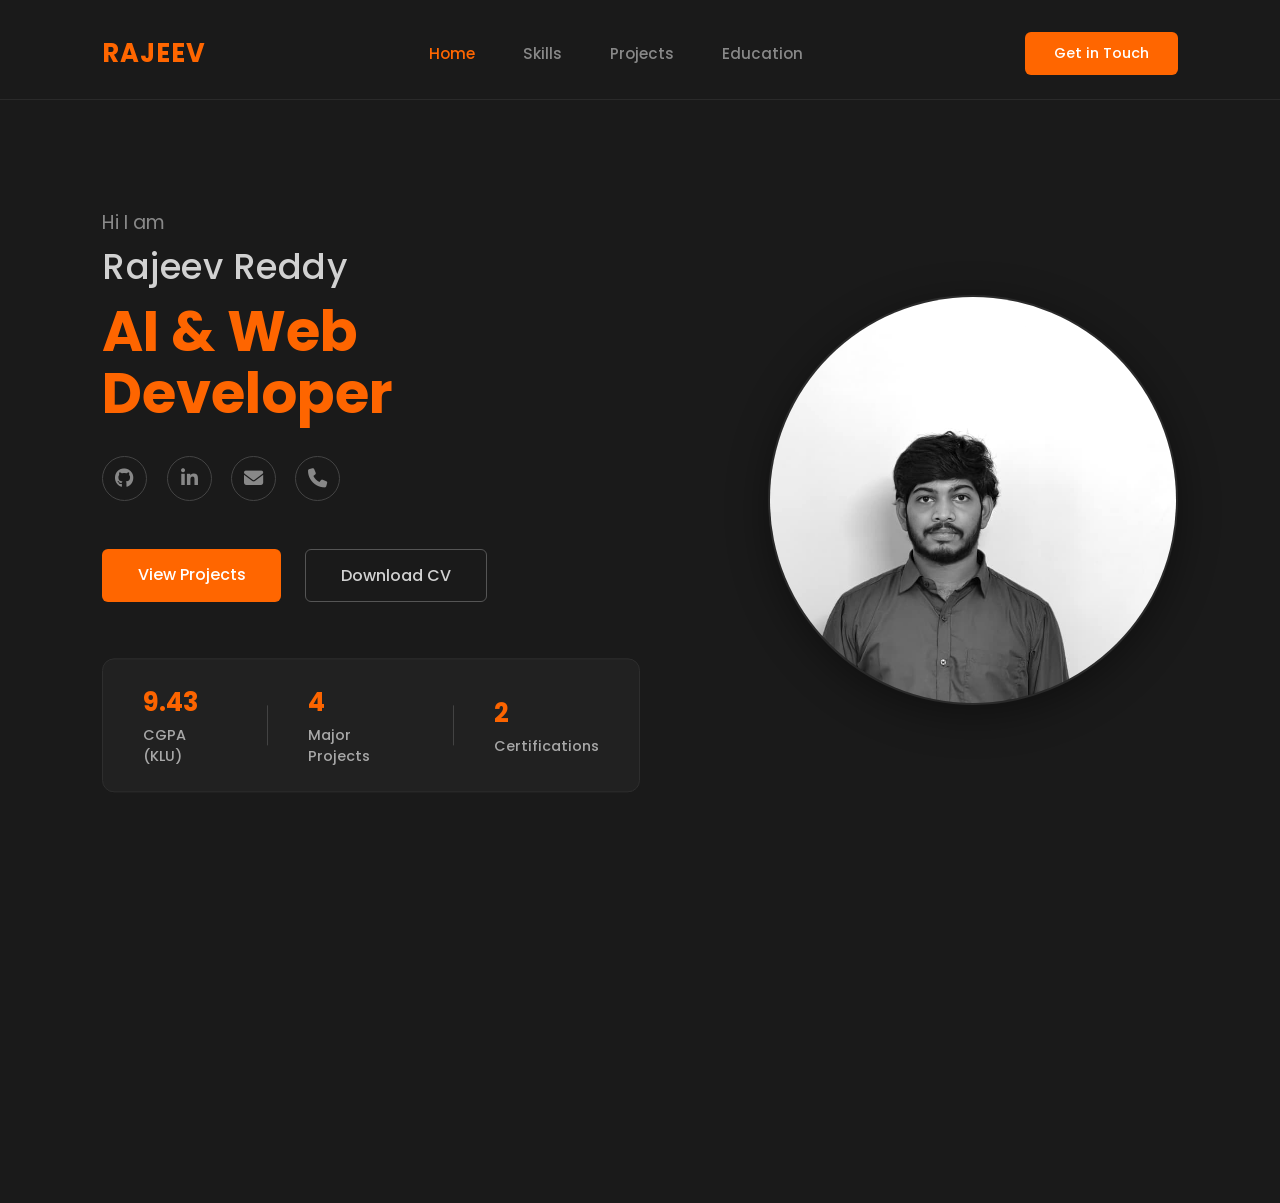
==== index.html @ 1dbcfc76 "Change navbar CTA text from Hire Me to Get in Touch" ====
<!DOCTYPE html>
<html lang="en">
<head>
    <meta charset="UTF-8">
    <meta name="viewport" content="width=device-width, initial-scale=1.0">
    <title>Rajeev Reddy - AI & Web Developer</title>
    <link rel="stylesheet" href="style.css">
    <link href="https://fonts.googleapis.com/css2?family=Poppins:wght@300;400;500;600;700;800&display=swap" rel="stylesheet">
    <link rel="stylesheet" href="https://cdnjs.cloudflare.com/ajax/libs/font-awesome/6.4.0/css/all.min.css">
</head>
<body>
    <div class="bg-shape bg-shape-1"></div>
    <div class="bg-shape bg-shape-2"></div>
    
    <div class="main-container">
        <nav class="navbar">
            <div class="logo">RAJEEV</div>
            <ul class="nav-links">
                <li><a href="#home" class="active nav-item">Home</a></li>
                <li><a href="#skills" class="nav-item">Skills</a></li>
                <li><a href="#projects" class="nav-item">Projects</a></li>
                <li><a href="#education" class="nav-item">Education</a></li>
            </ul>
            <a href="mailto:medapatirajivreddy@gmail.com" class="btn-nav">Get in Touch</a>
        </nav>

        <div class="content-area" id="scroll-area">
            <!-- HERO SECTION -->
            <section id="home" class="hero-section">
                <div class="left-section">
                    <p class="greeting">Hi I am</p>
                    <h2 class="name">Rajeev Reddy</h2>
                    <h1 class="title">AI & Web Developer</h1>
                    <div class="social-icons">
                        <a href="https://github.com/rajiv9595" target="_blank" title="GitHub"><i class="fa-brands fa-github"></i></a>
                        <a href="https://www.linkedin.com/in/rajeev-reddy-medapati/" target="_blank" title="LinkedIn"><i class="fa-brands fa-linkedin-in"></i></a>
                        <a href="mailto:medapatirajivreddy@gmail.com" title="Email"><i class="fa-solid fa-envelope"></i></a>
                        <a href="tel:+919614346666" title="Phone"><i class="fa-solid fa-phone"></i></a>
                    </div>

                    <div class="action-buttons">
                        <a href="#projects" class="btn-primary" onclick="scrollToSection('#projects'); event.preventDefault();">View Projects</a>
                        <a href="assets/Rajeev_Resume_TCS_NQT.pdf" download class="btn-secondary">Download CV</a>
                    </div>

                    <div class="stats">
                        <div class="stat-item">
                            <h3>9.43</h3>
                            <p>CGPA (KLU)</p>
                        </div>
                        <div class="stat-divider"></div>
                        <div class="stat-item">
                            <h3>4</h3>
                            <p>Major Projects</p>
                        </div>
                        <div class="stat-divider"></div>
                        <div class="stat-item">
                            <h3>2</h3>
                            <p>Certifications</p>
                        </div>
                    </div>
                </div>
                
                <div class="right-section">
                    <div class="image-wrapper">
                        <div class="image-container">
                            <img src="assets/rajeev.jpeg" alt="Rajeev Reddy">
                        </div>
                    </div>
                </div>
            </section>

            <!-- SKILLS SECTION -->
            <section id="skills" class="page-section">
                <h2 class="section-title">Technical Skills</h2>
                <div class="skills-container">
                    <div class="skill-category">
                        <h3><i class="fas fa-code"></i> Languages</h3>
                        <div class="skill-tags">
                            <span>Python</span><span>JavaScript</span><span>SQL</span><span>C</span>
                        </div>
                    </div>
                    <div class="skill-category">
                        <h3><i class="fas fa-brain"></i> AI / ML</h3>
                        <div class="skill-tags">
                            <span>TensorFlow</span><span>Keras</span><span>Scikit-learn</span><span>NumPy</span>
                            <span>Pandas</span><span>Matplotlib</span><span>Computer Vision</span><span>NLP</span>
                        </div>
                    </div>
                    <div class="skill-category">
                        <h3><i class="fas fa-server"></i> Web & Backend</h3>
                        <div class="skill-tags">
                            <span>React.js</span><span>Node.js</span><span>Express.js</span><span>FastAPI</span>
                            <span>RESTful APIs</span><span>JWT</span><span>Microservices</span>
                        </div>
                    </div>
                    <div class="skill-category">
                        <h3><i class="fas fa-database"></i> Database & Tools</h3>
                        <div class="skill-tags">
                            <span>MongoDB</span><span>MySQL</span><span>Git</span><span>Docker (CI/CD)</span>
                            <span>Jupyter</span><span>Streamlit</span>
                        </div>
                    </div>
                </div>
            </section>

            <!-- PROJECTS SECTION -->
            <section id="projects" class="page-section">
                <h2 class="section-title">Featured Projects</h2>
                <div class="projects-grid">
                    
                    <div class="project-card">
                        <div class="project-date">Jan 2025</div>
                        <h3>Medical Herb Classification</h3>
                        <div class="project-tech">Python • TensorFlow • Keras • NumPy</div>
                        <p>Designed and trained a CNN model to classify medicinal herb images, achieving 91% test accuracy. Constructed end-to-end data preprocessing pipelines and visualized curves to monitor overfitting.</p>
                        <div class="project-links">
                            <a href="#"><i class="fab fa-github"></i> Source Code</a>
                        </div>
                    </div>

                    <div class="project-card">
                        <div class="project-date">Dec 2024</div>
                        <h3>Agentic AI Compliance Platform</h3>
                        <div class="project-tech">Python • FastAPI • React.js • NLP Rule Engine</div>
                        <p>Architected a multi-agent AI system with Regulation and Monitoring agents. Engineered an NLP Policy Engine that auto-compiles plain-English rules, eliminating 80% of manual audit hours.</p>
                        <div class="project-links">
                            <a href="#"><i class="fab fa-github"></i> Source Code</a>
                        </div>
                    </div>

                    <div class="project-card">
                        <div class="project-date">Oct 2024</div>
                        <h3>Vedic Astrology Chart Generator</h3>
                        <div class="project-tech">FastAPI • React.js • Swiss Ephemeris</div>
                        <p>Deployed a full-stack platform computing accurate D1 Rasi charts. Crafted an interactive South Indian style chart visualization with planetary strength bars and sub-second API responses.</p>
                        <div class="project-links">
                            <a href="#"><i class="fab fa-github"></i> Source Code</a>
                        </div>
                    </div>

                    <div class="project-card">
                        <div class="project-date">Aug 2024</div>
                        <h3>QR Brand Rice Hub</h3>
                        <div class="project-tech">Node.js • Express • MongoDB • JWT</div>
                        <p>Implemented a production-ready RBAC authentication system with 4 user roles. Streamlined product discovery with advanced search, filtering, and brand comparison modules.</p>
                        <div class="project-links">
                            <a href="#"><i class="fab fa-github"></i> Source Code</a>
                        </div>
                    </div>

                </div>
            </section>

            <!-- EDUCATION & CERTS SECTION -->
            <section id="education" class="page-section">
                <h2 class="section-title">Education & Certifications</h2>
                <div class="edu-grid">
                    <div class="edu-column">
                        <div class="edu-card">
                            <h4>KL University</h4>
                            <h5>B.Tech in Artificial Intelligence & Data Science</h5>
                            <p class="edu-date">Jul 2024 – June 2027</p>
                            <p class="edu-score">CGPA: 9.43/10</p>
                        </div>
                        <div class="edu-card">
                            <h4>Govt. Polytechnic Kalyandurgam</h4>
                            <h5>Diploma in AI/ML</h5>
                            <p class="edu-date">Oct 2021 – May 2024</p>
                            <p class="edu-score">Percentage: 85%</p>
                        </div>
                    </div>
                    <div class="cert-column">
                        <div class="cert-card">
                            <i class="fas fa-cloud cert-icon"></i>
                            <div>
                                <h4>Oracle Cloud Infrastructure 2025</h4>
                                <p>Certified Architect Associate</p>
                            </div>
                        </div>
                        <div class="cert-card">
                            <i class="fas fa-robot cert-icon"></i>
                            <div>
                                <h4>Automation Anywhere Certified</h4>
                                <p>Automation Anywhere University</p>
                            </div>
                        </div>
                    </div>
                </div>
            </section>
        </div>
    </div>
    
    <script src="https://cdnjs.cloudflare.com/ajax/libs/gsap/3.12.2/gsap.min.js"></script>
    <script src="script.js"></script>
</body>
</html>
---- style.css ----
* {
    margin: 0;
    padding: 0;
    box-sizing: border-box;
    font-family: 'Poppins', sans-serif;
}

html, body {
    background-color: #1a1a1a;
    color: #ffffff;
    height: 100vh;
    overflow: hidden;
    position: relative;
    cursor: default !important;
}

a, button, .nav-links li a, .btn-nav, .btn-primary, .btn-secondary, .social-icons a {
    cursor: pointer !important;
}

/* Background Shapes */
.bg-shape {
    position: absolute;
    z-index: -1;
    background: linear-gradient(135deg, #1e1e1e 0%, #111111 100%);
    box-shadow: 0 0 50px rgba(0,0,0,0.5);
}

.bg-shape-1 {
    top: -20vh;
    left: -10vw;
    width: 60vw;
    height: 120vh;
    transform: rotate(35deg);
    border-right: 1px solid #2a2a2a;
}

.bg-shape-2 {
    bottom: -20vh;
    right: -10vw;
    width: 60vw;
    height: 120vh;
    transform: rotate(35deg);
    border-left: 1px solid #2a2a2a;
}

/* Main Container */
.main-container {
    position: relative;
    width: 100%;
    height: 100vh;
    background-color: #1a1a1a;
    z-index: 1;
    display: flex;
    flex-direction: column;
    padding: 2rem 0 0 0; 
    overflow: hidden;
}

/* Navbar */
.navbar {
    display: flex;
    justify-content: space-between;
    align-items: center;
    padding: 0 8vw 1.5rem 8vw;
    border-bottom: 1px solid #2a2a2a;
}

.logo {
    font-size: 1.6rem;
    font-weight: 700;
    color: #ff6600;
    letter-spacing: 1px;
}

.nav-links {
    list-style: none;
    display: flex;
    gap: 3rem;
}

.nav-links li a {
    text-decoration: none;
    color: #888888;
    font-size: 0.95rem;
    font-weight: 500;
    transition: 0.3s;
}

.nav-links li a:hover, .nav-links li a.active {
    color: #ff6600;
}

.btn-nav {
    background-color: #ff6600;
    color: #ffffff;
    padding: 0.7rem 1.8rem;
    border-radius: 6px;
    text-decoration: none;
    font-size: 0.9rem;
    font-weight: 500;
    transition: 0.3s;
}

.btn-nav:hover {
    background-color: #e55c00;
}

/* SCROLLABLE CONTENT AREA */
.content-area {
    position: relative;
    flex: 1;
    overflow-y: auto;
    overflow-x: hidden;
    scroll-behavior: smooth;
    padding: 0 8vw;
}

/* Custom Scrollbar for premium feel */
.content-area::-webkit-scrollbar {
    width: 8px;
}
.content-area::-webkit-scrollbar-track {
    background: transparent; 
}
.content-area::-webkit-scrollbar-thumb {
    background-color: #333; 
    border-radius: 10px;
}
.content-area::-webkit-scrollbar-thumb:hover {
    background-color: #ff6600; 
}

/* Hero Section */
.hero-section {
    display: flex;
    min-height: 100%;
    align-items: center;
    padding: 2rem 0;
}

.left-section {
    flex: 1;
    display: flex;
    flex-direction: column;
    justify-content: center;
}

.greeting {
    font-size: 1.2rem;
    color: #888888;
    margin-bottom: 0.2rem;
    font-weight: 400;
}

.name {
    font-size: 2.2rem;
    color: #d1d1d1;
    font-weight: 500;
    margin-bottom: 0.5rem;
    letter-spacing: 0.5px;
}

.title {
    font-size: 3.5rem;
    color: #ff6600;
    font-weight: 700;
    line-height: 1.1;
    margin-bottom: 2rem;
}

/* Social Icons */
.social-icons {
    display: flex;
    gap: 1.2rem;
    margin-bottom: 3rem;
}

.social-icons a {
    display: flex;
    align-items: center;
    justify-content: center;
    width: 45px;
    height: 45px;
    border: 1px solid #444444;
    border-radius: 50%;
    color: #888888;
    text-decoration: none;
    font-size: 1.2rem;
    transition: all 0.3s ease;
}

.social-icons a:hover {
    border-color: #ff6600;
    color: #ff6600;
    transform: translateY(-3px);
    box-shadow: 0 5px 15px rgba(255,102,0,0.3);
}

/* Action Buttons */
.action-buttons {
    display: flex;
    gap: 1.5rem;
    margin-bottom: 3.5rem;
}

.btn-primary {
    background-color: #ff6600;
    color: #ffffff;
    padding: 0.8rem 2.2rem;
    border-radius: 6px;
    text-decoration: none;
    font-size: 1rem;
    font-weight: 500;
    transition: 0.3s;
}

.btn-primary:hover {
    background-color: #e55c00;
    transform: translateY(-2px);
}

.btn-secondary {
    background-color: transparent;
    color: #d1d1d1;
    padding: 0.8rem 2.2rem;
    border-radius: 6px;
    border: 1px solid #555555;
    text-decoration: none;
    font-size: 1rem;
    font-weight: 500;
    transition: 0.3s;
}

.btn-secondary:hover {
    border-color: #ffffff;
    color: #ffffff;
}

/* Stats */
.stats {
    display: flex;
    background-color: #222222;
    padding: 1.5rem 2.5rem;
    border-radius: 12px;
    align-items: center;
    width: fit-content;
    border: 1px solid #2f2f2f;
}

.stat-item {
    text-align: left;
}

.stat-item h3 {
    color: #ff6600;
    font-size: 1.6rem;
    font-weight: 700;
    margin-bottom: 0.2rem;
}

.stat-item p {
    color: #aaaaaa;
    font-size: 0.9rem;
    font-weight: 500;
}

.stat-divider {
    width: 1px;
    height: 40px;
    background-color: #444444;
    margin: 0 2.5rem;
}

/* Right Section Image */
.right-section {
    flex: 1;
    display: flex;
    justify-content: flex-end;
    align-items: center;
}

.image-container {
    width: 32vw;
    height: 32vw;
    max-width: 420px;
    max-height: 420px;
    min-width: 280px;
    min-height: 280px;
    background-color: #262626;
    border-radius: 50%;
    overflow: hidden;
    display: flex;
    justify-content: center;
    align-items: flex-end;
    box-shadow: inset 0 0 50px rgba(0,0,0,0.5), 0 10px 40px rgba(0,0,0,0.4);
    border: 2px solid #2a2a2a;
    transition: all 0.5s ease;
}

.image-container:hover {
    border-color: #ff6600;
    box-shadow: inset 0 0 50px rgba(0,0,0,0.5), 0 10px 40px rgba(255,102,0,0.2);
}

.image-container img {
    width: 100%;
    height: 100%;
    object-fit: cover;
    filter: grayscale(100%) contrast(1.1);
    transition: filter 0.5s ease, transform 0.5s ease;
}

.image-container:hover img {
    filter: grayscale(0%) contrast(1.1);
    transform: scale(1.05);
}


/* ----- NEW INTERACTIVE SECTIONS ----- */

.page-section {
    padding: 6rem 0;
    min-height: 80%;
    border-top: 1px solid #2a2a2a;
}

.section-title {
    font-size: 2.5rem;
    color: #ffffff;
    margin-bottom: 3rem;
    font-weight: 600;
    position: relative;
    display: inline-block;
}

.section-title::after {
    content: '';
    position: absolute;
    bottom: -10px;
    left: 0;
    width: 50%;
    height: 3px;
    background-color: #ff6600;
    border-radius: 2px;
}

/* Skills Section */
.skills-container {
    display: grid;
    grid-template-columns: repeat(auto-fit, minmax(300px, 1fr));
    gap: 2rem;
}

.skill-category {
    background-color: #222222;
    border: 1px solid #333;
    padding: 2rem;
    border-radius: 12px;
    transition: transform 0.3s ease, border-color 0.3s ease;
}

.skill-category:hover {
    transform: translateY(-5px);
    border-color: #ff6600;
    box-shadow: 0 10px 30px rgba(255,102,0,0.1);
}

.skill-category h3 {
    color: #ff6600;
    margin-bottom: 1.5rem;
    font-size: 1.2rem;
    display: flex;
    align-items: center;
    gap: 10px;
}

.skill-tags {
    display: flex;
    flex-wrap: wrap;
    gap: 0.8rem;
}

.skill-tags span {
    background-color: #1a1a1a;
    border: 1px solid #444;
    padding: 0.5rem 1rem;
    border-radius: 20px;
    font-size: 0.85rem;
    color: #d1d1d1;
    transition: all 0.3s ease;
    cursor: default;
}

.skill-tags span:hover {
    background-color: #ff6600;
    color: #fff;
    border-color: #ff6600;
}

/* Projects Section */
.projects-grid {
    display: grid;
    grid-template-columns: repeat(auto-fit, minmax(350px, 1fr));
    gap: 2rem;
}

.project-card {
    background-color: #222222;
    border: 1px solid #333;
    border-radius: 12px;
    padding: 2.5rem;
    transition: all 0.4s ease;
    position: relative;
    overflow: hidden;
}

.project-card::before {
    content: '';
    position: absolute;
    top: 0; left: 0;
    width: 100%; height: 4px;
    background: linear-gradient(90deg, #ff6600, #ff9900);
    transform: scaleX(0);
    transform-origin: left;
    transition: transform 0.4s ease;
}

.project-card:hover {
    transform: translateY(-10px);
    box-shadow: 0 15px 40px rgba(0,0,0,0.5);
    border-color: #444;
}

.project-card:hover::before {
    transform: scaleX(1);
}

.project-date {
    font-size: 0.8rem;
    color: #ff6600;
    margin-bottom: 0.5rem;
    font-weight: 600;
    text-transform: uppercase;
    letter-spacing: 1px;
}

.project-card h3 {
    font-size: 1.4rem;
    color: #fff;
    margin-bottom: 1rem;
}

.project-tech {
    font-size: 0.85rem;
    color: #aaa;
    margin-bottom: 1.5rem;
    font-weight: 500;
}

.project-card p {
    color: #888;
    font-size: 0.95rem;
    line-height: 1.6;
    margin-bottom: 2rem;
}

.project-links a {
    color: #d1d1d1;
    text-decoration: none;
    font-size: 0.9rem;
    font-weight: 500;
    display: inline-flex;
    align-items: center;
    gap: 8px;
    transition: color 0.3s;
}

.project-links a:hover {
    color: #ff6600;
}

/* Education & Certifications */
.edu-grid {
    display: grid;
    grid-template-columns: 1fr 1fr;
    gap: 3rem;
}

.edu-column, .cert-column {
    display: flex;
    flex-direction: column;
    gap: 1.5rem;
}

.edu-card, .cert-card {
    background-color: #222222;
    border: 1px solid #333;
    padding: 1.8rem;
    border-radius: 10px;
    transition: transform 0.3s, border-color 0.3s;
}

.edu-card:hover, .cert-card:hover {
    transform: translateX(10px);
    border-color: #ff6600;
}

.edu-card h4 {
    font-size: 1.2rem;
    color: #fff;
    margin-bottom: 0.3rem;
}

.edu-card h5 {
    color: #ff6600;
    font-weight: 500;
    margin-bottom: 1rem;
    font-size: 0.95rem;
}

.edu-date {
    font-size: 0.85rem;
    color: #888;
    margin-bottom: 0.3rem;
}

.edu-score {
    font-size: 0.9rem;
    color: #d1d1d1;
    font-weight: 600;
}

.cert-card {
    display: flex;
    align-items: center;
    gap: 1.5rem;
}

.cert-icon {
    font-size: 2.5rem;
    color: #ff6600;
    background: #1a1a1a;
    padding: 1rem;
    border-radius: 10px;
    border: 1px solid #333;
}

.cert-card h4 {
    font-size: 1.1rem;
    color: #fff;
    margin-bottom: 0.3rem;
}

.cert-card p {
    font-size: 0.85rem;
    color: #888;
}

/* Responsive adjustments */
@media (max-width: 1024px) {
    .hero-section {
        flex-direction: column;
    }
    .right-section {
        justify-content: center;
        margin-top: 3rem;
    }
    .title {
        font-size: 3rem;
    }
    .image-container {
        width: min(350px, 70vw);
        height: min(350px, 70vw);
    }
    .nav-links {
        display: none; /* simple mobile nav */
    }
    .edu-grid {
        grid-template-columns: 1fr;
    }
}
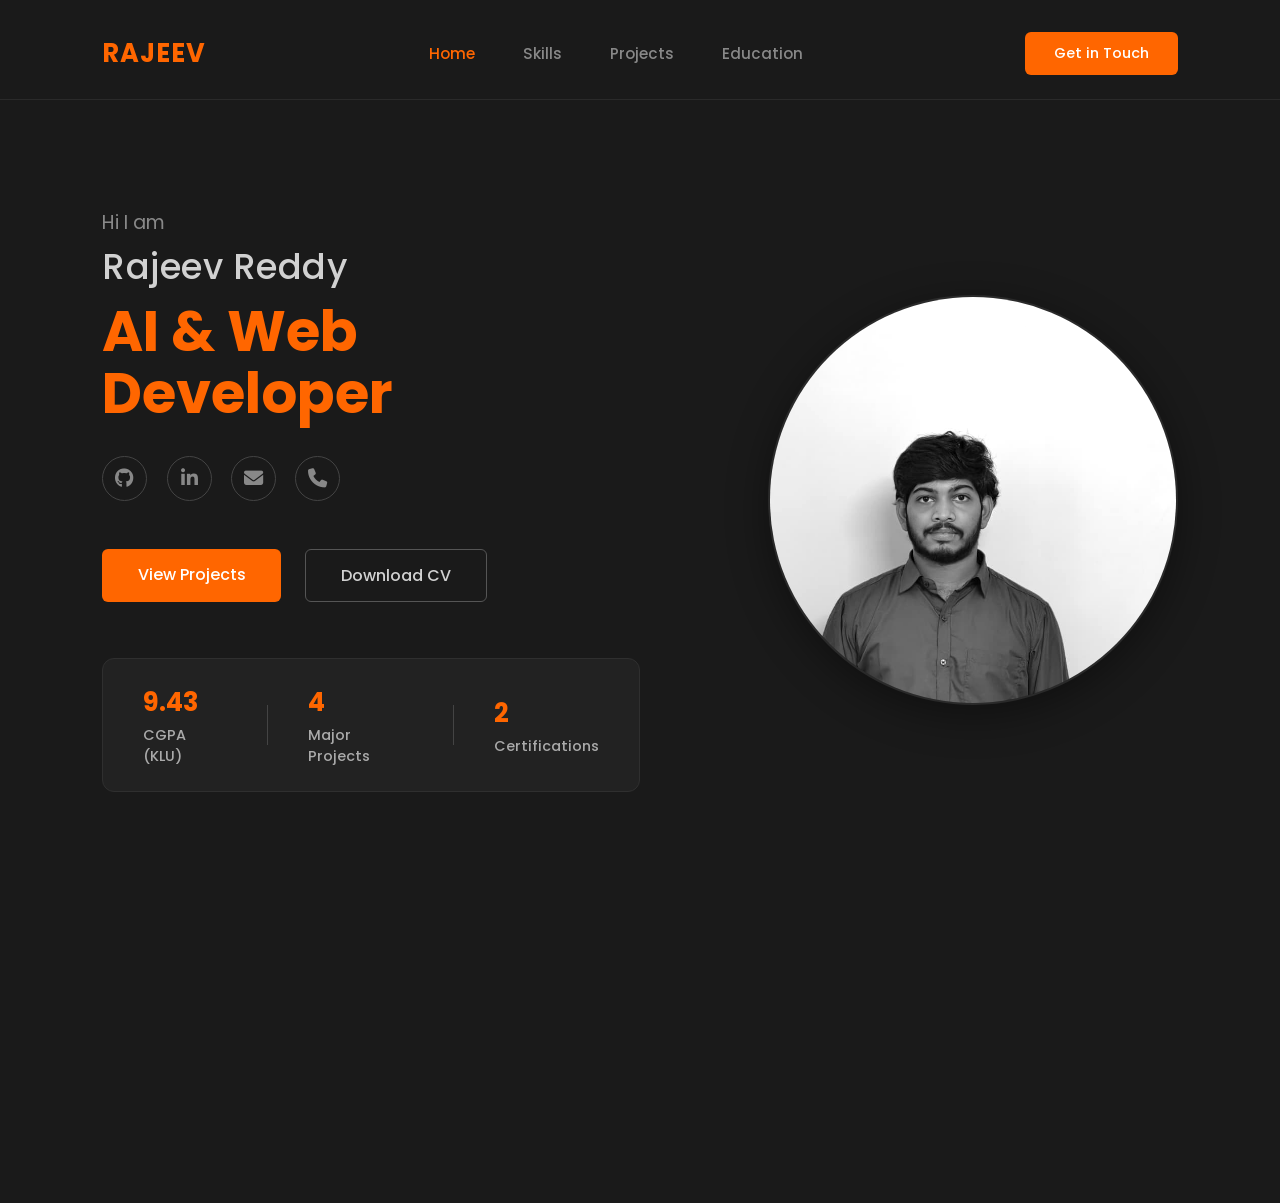
==== commit 8ad85962: "Add custom premium contact section with user details at page bottom and link Get in Touch navbar but" ====
--- a/index.html
+++ b/index.html
@@ -21,7 +21,7 @@
                 <li><a href="#projects" class="nav-item">Projects</a></li>
                 <li><a href="#education" class="nav-item">Education</a></li>
             </ul>
-            <a href="mailto:medapatirajivreddy@gmail.com" class="btn-nav">Get in Touch</a>
+            <a href="#contact" class="btn-nav" onclick="scrollToSection('#contact'); event.preventDefault();">Get in Touch</a>
         </nav>
 
         <div class="content-area" id="scroll-area">
@@ -188,6 +188,73 @@
                     </div>
                 </div>
             </section>
+
+            <!-- CONTACT SECTION -->
+            <section id="contact" class="page-section">
+                <h2 class="section-title">Get in Touch</h2>
+                <div class="contact-grid">
+                    <div class="contact-info">
+                        <h3>Let's Build Something Great</h3>
+                        <p class="contact-desc">
+                            I'm actively looking for internships, collaborative projects, and full-time opportunities. Whether you have a question or just want to say hi - my inbox is always open.
+                        </p>
+                        
+                        <div class="contact-details">
+                            <div class="contact-item">
+                                <div class="contact-icon">
+                                    <i class="fa-solid fa-envelope"></i>
+                                </div>
+                                <div class="contact-text">
+                                    <span class="label">EMAIL</span>
+                                    <a href="mailto:medapatirajivreddy@gmail.com" class="value">medapatirajivreddy@gmail.com</a>
+                                </div>
+                            </div>
+                            
+                            <div class="contact-item">
+                                <div class="contact-icon">
+                                    <i class="fa-solid fa-phone"></i>
+                                </div>
+                                <div class="contact-text">
+                                    <span class="label">PHONE</span>
+                                    <a href="tel:+919614346666" class="value">+91 9614346666</a>
+                                </div>
+                            </div>
+                            
+                            <div class="contact-item">
+                                <div class="contact-icon">
+                                    <i class="fa-solid fa-location-dot"></i>
+                                </div>
+                                <div class="contact-text">
+                                    <span class="label">LOCATION</span>
+                                    <span class="value">Vijayawada, Andhra Pradesh, India</span>
+                                </div>
+                            </div>
+                        </div>
+                    </div>
+                    
+                    <div class="contact-form-container">
+                        <form class="contact-form" action="https://formspree.io/f/xyzkqypy" method="POST">
+                            <div class="form-group">
+                                <label for="name">YOUR NAME</label>
+                                <input type="text" id="name" name="name" required placeholder="Enter your name">
+                            </div>
+                            <div class="form-group">
+                                <label for="email">EMAIL ADDRESS</label>
+                                <input type="email" id="email" name="email" required placeholder="Enter your email">
+                            </div>
+                            <div class="form-group">
+                                <label for="subject">SUBJECT</label>
+                                <input type="text" id="subject" name="subject" required placeholder="Enter subject">
+                            </div>
+                            <div class="form-group">
+                                <label for="message">MESSAGE</label>
+                                <textarea id="message" name="message" rows="5" required placeholder="Enter your message"></textarea>
+                            </div>
+                            <button type="submit" class="btn-submit">SEND MESSAGE <i class="fa-solid fa-arrow-right"></i></button>
+                        </form>
+                    </div>
+                </div>
+            </section>
         </div>
     </div>
     
--- a/style.css
+++ b/style.css
@@ -555,6 +555,164 @@
 .cert-card p {
     font-size: 0.85rem;
     color: #888;
+}
+
+/* Contact Section */
+.contact-grid {
+    display: grid;
+    grid-template-columns: 1fr 1.2fr;
+    gap: 4rem;
+    margin-top: 2rem;
+}
+
+.contact-info {
+    display: flex;
+    flex-direction: column;
+}
+
+.contact-info h3 {
+    font-size: 1.8rem;
+    color: #fff;
+    margin-bottom: 1rem;
+    font-weight: 600;
+}
+
+.contact-desc {
+    color: #888;
+    line-height: 1.6;
+    margin-bottom: 3rem;
+    font-size: 0.95rem;
+}
+
+.contact-details {
+    display: flex;
+    flex-direction: column;
+    gap: 2rem;
+}
+
+.contact-item {
+    display: flex;
+    align-items: center;
+    gap: 1.5rem;
+}
+
+.contact-icon {
+    display: flex;
+    align-items: center;
+    justify-content: center;
+    width: 48px;
+    height: 48px;
+    background-color: rgba(255, 102, 0, 0.05);
+    border: 1px solid rgba(255, 102, 0, 0.4);
+    border-radius: 8px;
+    color: #ff6600;
+    font-size: 1.2rem;
+    box-shadow: 0 0 15px rgba(255, 102, 0, 0.1);
+    transition: all 0.3s ease;
+}
+
+.contact-item:hover .contact-icon {
+    background-color: rgba(255, 102, 0, 0.15);
+    border-color: #ff6600;
+    box-shadow: 0 0 25px rgba(255, 102, 0, 0.3);
+    transform: translateY(-2px);
+}
+
+.contact-text {
+    display: flex;
+    flex-direction: column;
+}
+
+.contact-text .label {
+    font-size: 0.75rem;
+    color: #888;
+    font-weight: 600;
+    letter-spacing: 1.5px;
+    margin-bottom: 0.3rem;
+}
+
+.contact-text .value {
+    font-size: 1rem;
+    color: #ffffff;
+    text-decoration: none;
+    font-family: 'Courier New', Courier, monospace, sans-serif;
+    font-weight: 500;
+    transition: color 0.3s ease;
+}
+
+.contact-text a.value:hover {
+    color: #ff6600;
+}
+
+.contact-form-container {
+    background-color: #222222;
+    border: 1px solid #333;
+    padding: 3rem;
+    border-radius: 12px;
+    box-shadow: 0 10px 30px rgba(0,0,0,0.3);
+}
+
+.contact-form .form-group {
+    margin-bottom: 1.8rem;
+    display: flex;
+    flex-direction: column;
+}
+
+.contact-form label {
+    font-size: 0.75rem;
+    color: #888;
+    font-weight: 600;
+    letter-spacing: 1.5px;
+    margin-bottom: 0.8rem;
+}
+
+.contact-form input,
+.contact-form textarea {
+    width: 100%;
+    padding: 1.1rem;
+    background-color: #1a1a1a;
+    border: 1px solid #333;
+    border-radius: 8px;
+    color: #fff;
+    font-size: 0.95rem;
+    font-family: 'Poppins', sans-serif;
+    outline: none;
+    transition: all 0.3s ease;
+}
+
+.contact-form input:focus,
+.contact-form textarea:focus {
+    border-color: #ff6600;
+    box-shadow: 0 0 10px rgba(255, 102, 0, 0.15);
+    background-color: #1c1c1c;
+}
+
+.btn-submit {
+    width: 100%;
+    padding: 1.2rem;
+    background-color: #ff6600;
+    color: #ffffff;
+    border: none;
+    border-radius: 8px;
+    font-size: 1rem;
+    font-weight: 600;
+    cursor: pointer;
+    display: flex;
+    align-items: center;
+    justify-content: center;
+    gap: 0.8rem;
+    transition: all 0.3s ease;
+    text-transform: uppercase;
+    letter-spacing: 1px;
+}
+
+.btn-submit:hover {
+    background-color: #e55b00;
+    box-shadow: 0 5px 20px rgba(255, 102, 0, 0.4);
+}
+
+.btn-submit:active {
+    transform: scale(0.98);
 }
 
 /* Responsive adjustments */
@@ -579,4 +737,11 @@
     .edu-grid {
         grid-template-columns: 1fr;
     }
-}
+    .contact-grid {
+        grid-template-columns: 1fr;
+        gap: 3rem;
+    }
+    .contact-form-container {
+        padding: 2rem;
+    }
+}
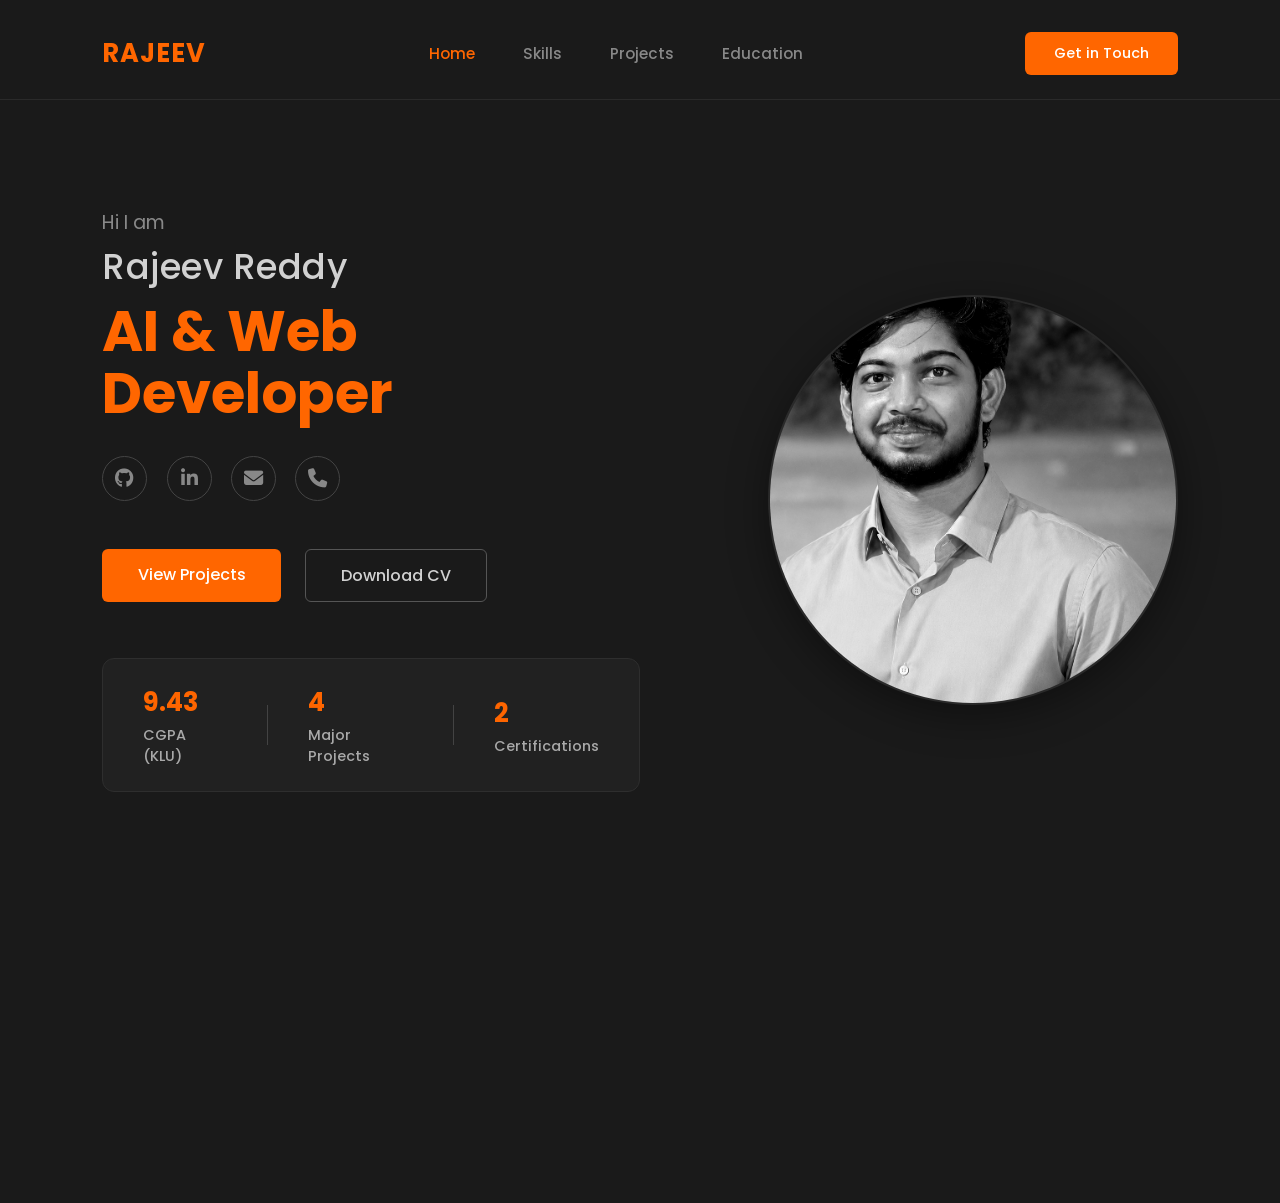
==== commit f3c8445a: "Update profile picture" ====
--- a/index.html
+++ b/index.html
@@ -64,7 +64,7 @@
                 <div class="right-section">
                     <div class="image-wrapper">
                         <div class="image-container">
-                            <img src="assets/rajeev.jpeg" alt="Rajeev Reddy">
+                            <img src="assets/rajeev.png" alt="Rajeev Reddy">
                         </div>
                     </div>
                 </div>
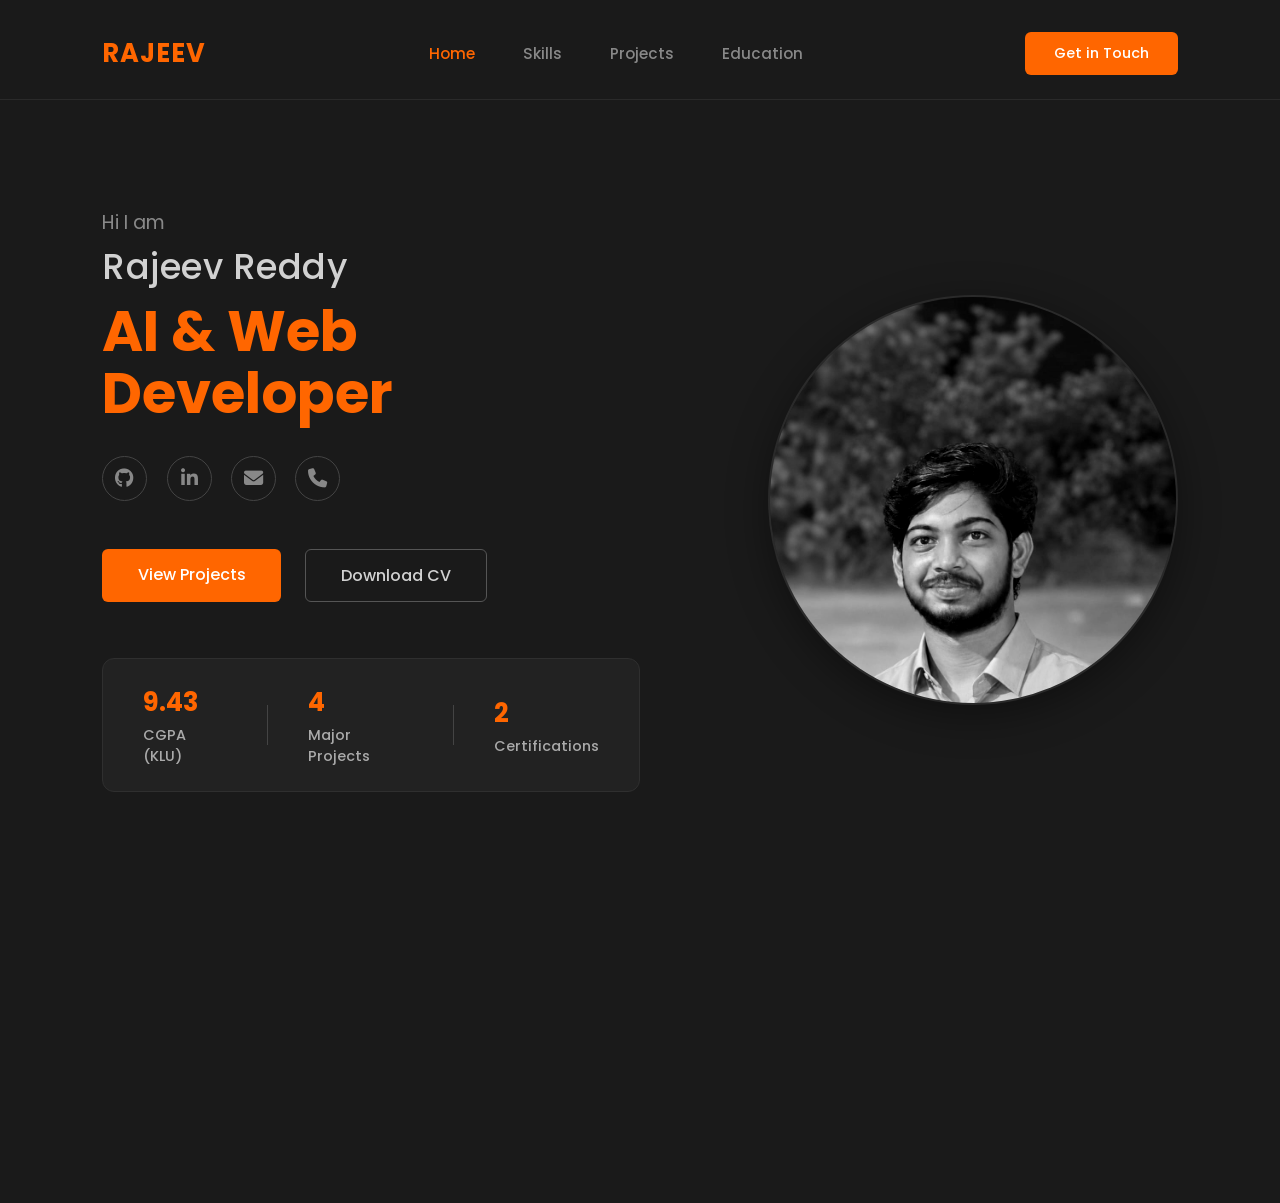
==== commit 2f8d48e2: "Change to new jpeg profile picture and center it" ====
--- a/index.html
+++ b/index.html
@@ -64,7 +64,7 @@
                 <div class="right-section">
                     <div class="image-wrapper">
                         <div class="image-container">
-                            <img src="assets/rajeev.png" alt="Rajeev Reddy">
+                            <img src="assets/rajeev.jpeg" alt="Rajeev Reddy">
                         </div>
                     </div>
                 </div>
--- a/style.css
+++ b/style.css
@@ -307,6 +307,7 @@
     width: 100%;
     height: 100%;
     object-fit: cover;
+    object-position: center top;
     filter: grayscale(100%) contrast(1.1);
     transition: filter 0.5s ease, transform 0.5s ease;
 }
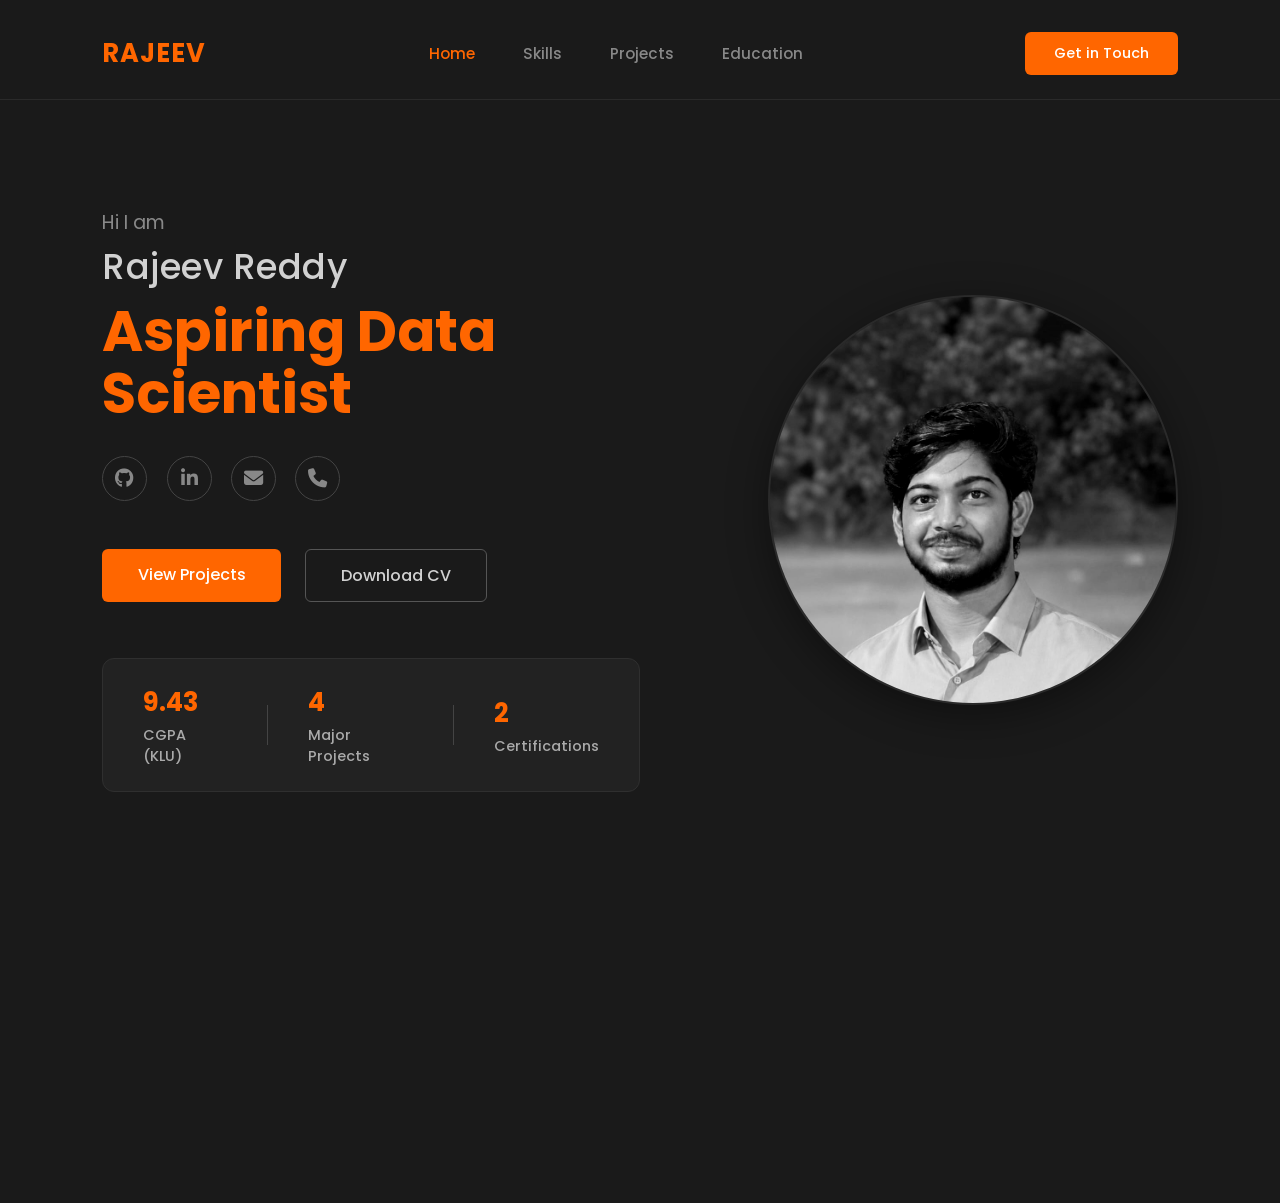
==== commit 5d957dcd: "Update title to Aspiring Data Scientist" ====
--- a/index.html
+++ b/index.html
@@ -3,7 +3,7 @@
 <head>
     <meta charset="UTF-8">
     <meta name="viewport" content="width=device-width, initial-scale=1.0">
-    <title>Rajeev Reddy - AI & Web Developer</title>
+    <title>Rajeev Reddy - Aspiring Data Scientist</title>
     <link rel="stylesheet" href="style.css">
     <link href="https://fonts.googleapis.com/css2?family=Poppins:wght@300;400;500;600;700;800&display=swap" rel="stylesheet">
     <link rel="stylesheet" href="https://cdnjs.cloudflare.com/ajax/libs/font-awesome/6.4.0/css/all.min.css">
@@ -30,7 +30,7 @@
                 <div class="left-section">
                     <p class="greeting">Hi I am</p>
                     <h2 class="name">Rajeev Reddy</h2>
-                    <h1 class="title">AI & Web Developer</h1>
+                    <h1 class="title">Aspiring Data Scientist</h1>
                     <div class="social-icons">
                         <a href="https://github.com/rajiv9595" target="_blank" title="GitHub"><i class="fa-brands fa-github"></i></a>
                         <a href="https://www.linkedin.com/in/rajeev-reddy-medapati/" target="_blank" title="LinkedIn"><i class="fa-brands fa-linkedin-in"></i></a>
--- a/style.css
+++ b/style.css
@@ -307,7 +307,7 @@
     width: 100%;
     height: 100%;
     object-fit: cover;
-    object-position: center top;
+    object-position: center 15%;
     filter: grayscale(100%) contrast(1.1);
     transition: filter 0.5s ease, transform 0.5s ease;
 }
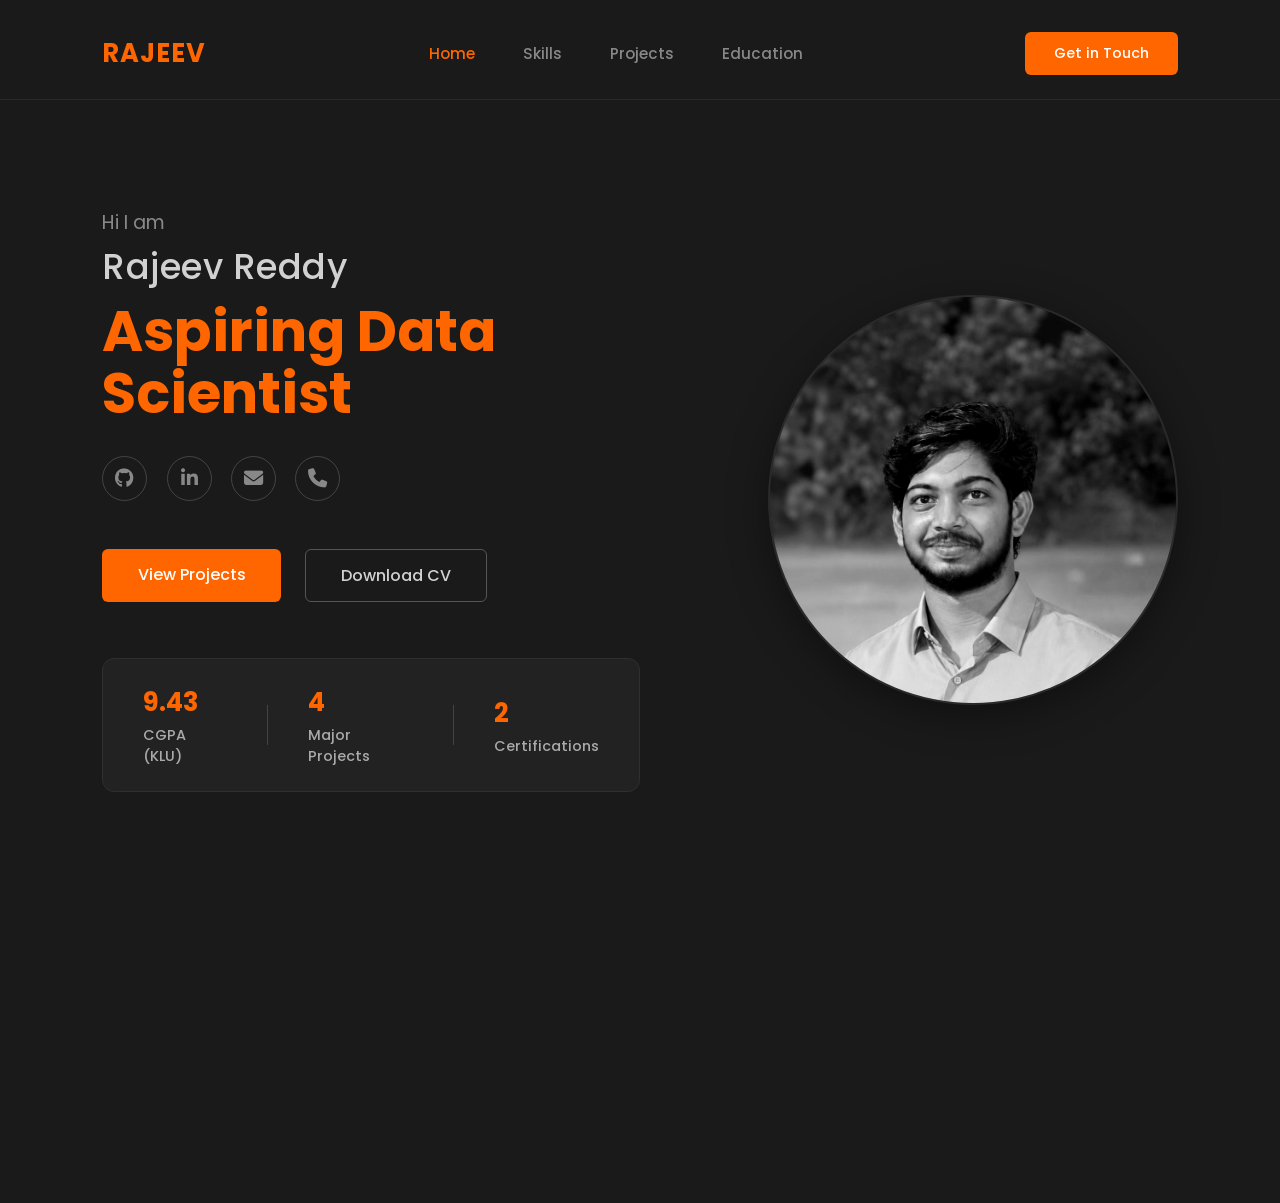
==== commit 20934a9f: "Update contact form to use Web3Forms" ====
--- a/index.html
+++ b/index.html
@@ -40,7 +40,7 @@
 
                     <div class="action-buttons">
                         <a href="#projects" class="btn-primary" onclick="scrollToSection('#projects'); event.preventDefault();">View Projects</a>
-                        <a href="assets/Rajeev_Resume_TCS_NQT.pdf" download class="btn-secondary">Download CV</a>
+                        <a href="assets/Rajeev_Resume.pdf" download class="btn-secondary">Download CV</a>
                     </div>
 
                     <div class="stats">
@@ -233,7 +233,8 @@
                     </div>
                     
                     <div class="contact-form-container">
-                        <form class="contact-form" action="https://formspree.io/f/xyzkqypy" method="POST">
+                        <form class="contact-form" action="https://api.web3forms.com/submit" method="POST">
+                            <input type="hidden" name="access_key" value="YOUR_ACCESS_KEY_HERE">
                             <div class="form-group">
                                 <label for="name">YOUR NAME</label>
                                 <input type="text" id="name" name="name" required placeholder="Enter your name">
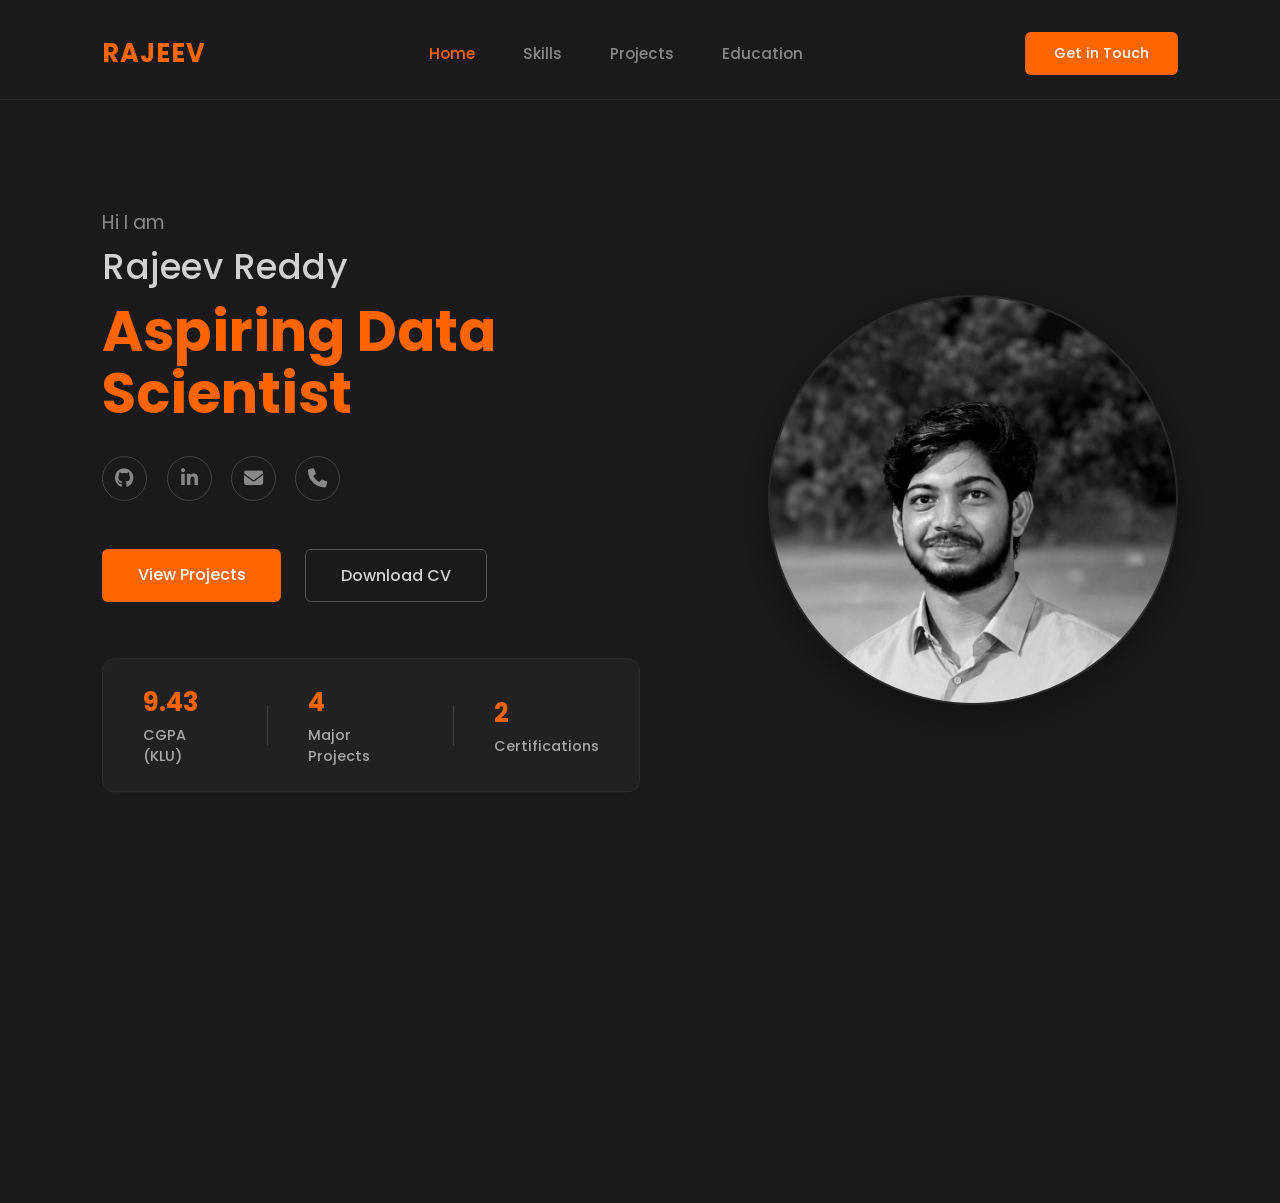
==== commit be7d2241: "Add Web3Forms access key" ====
--- a/index.html
+++ b/index.html
@@ -234,7 +234,7 @@
                     
                     <div class="contact-form-container">
                         <form class="contact-form" action="https://api.web3forms.com/submit" method="POST">
-                            <input type="hidden" name="access_key" value="YOUR_ACCESS_KEY_HERE">
+                            <input type="hidden" name="access_key" value="458da40b-7f97-4d55-b2f3-5a2aa37ddf11">
                             <div class="form-group">
                                 <label for="name">YOUR NAME</label>
                                 <input type="text" id="name" name="name" required placeholder="Enter your name">
